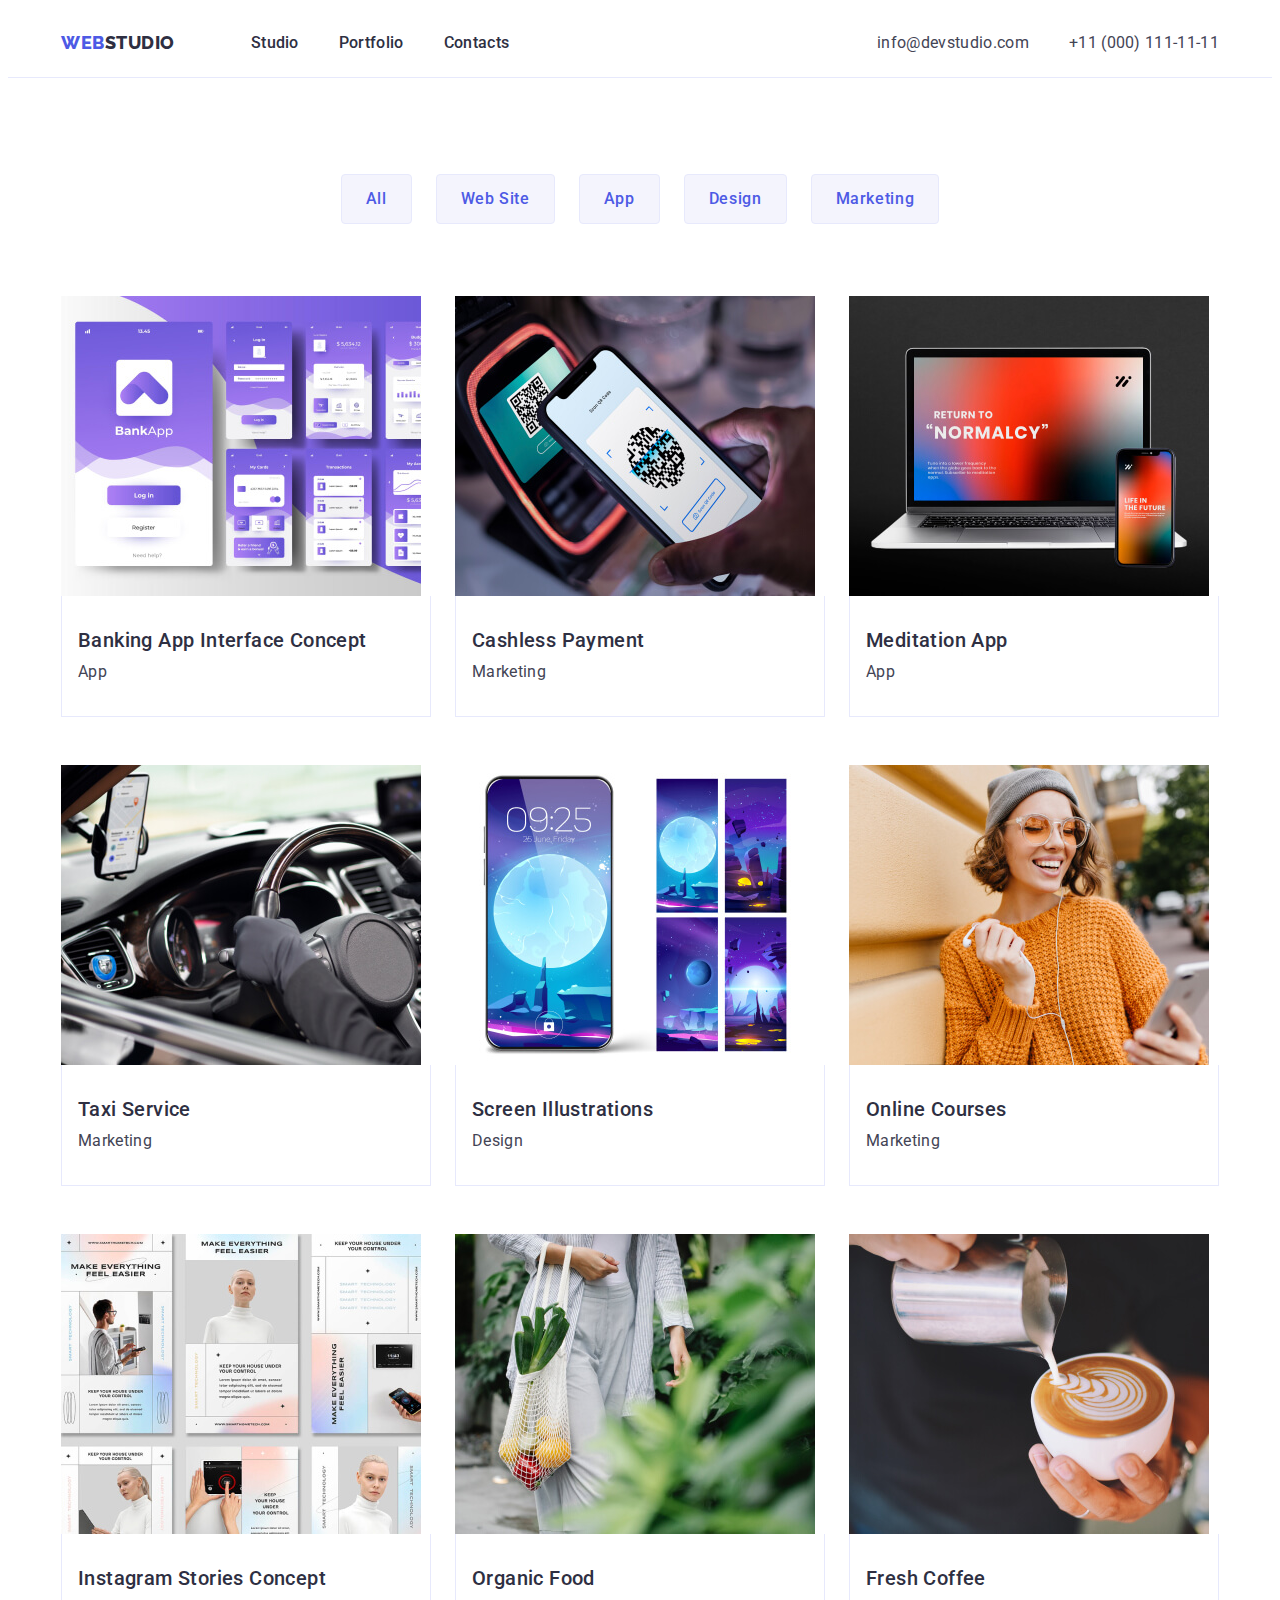
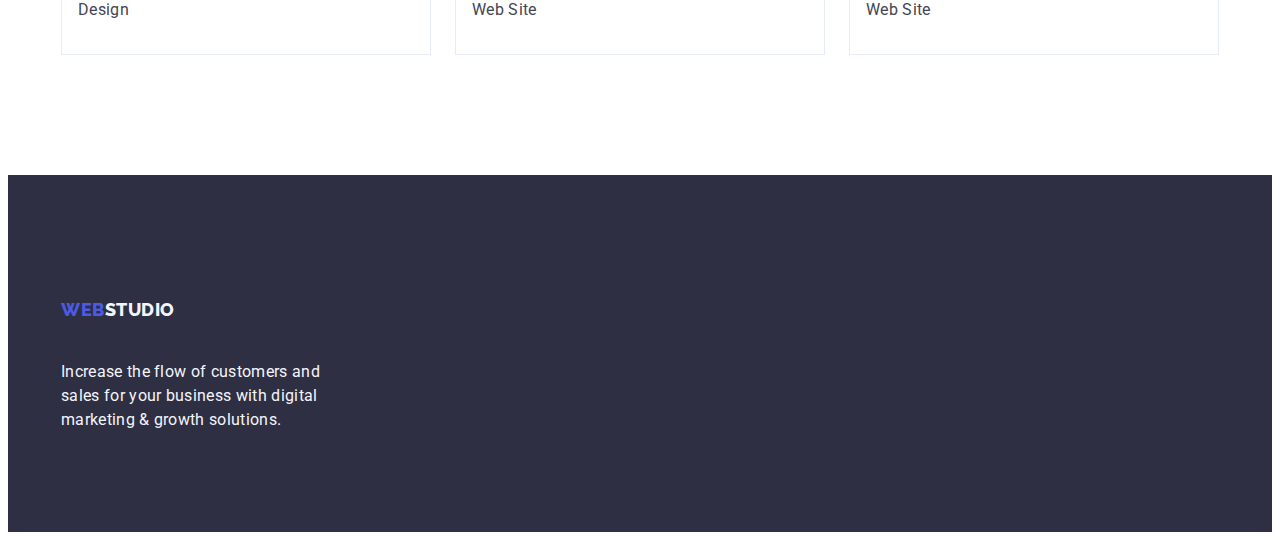
==== portfolio.html @ 85e372c1 "Initial commit" ====
<!DOCTYPE html>
<html lang="en">

<head>
   <meta charset="UTF-8">
   <meta name="viewport" content="width=device-width, initial-scale=1.0">
   <title>goit-markup-hw-02</title>
   <link rel="stylesheet" href="https://cdnjs.cloudflare.com/ajax/libs/modern-normalize/2.0.0/modern-normalize.min.css" integrity="sha512-4xo8blKMVCiXpTaLzQSLSw3KFOVPWhm/TRtuPVc4WG6kUgjH6J03IBuG7JZPkcWMxJ5huwaBpOpnwYElP/m6wg==" crossorigin="anonymous" referrerpolicy="no-referrer" />
   <link rel="preconnect" href="https://fonts.googleapis.com">
   <link rel="preconnect" href="https://fonts.gstatic.com" crossorigin>
   <link href="https://fonts.googleapis.com/css2?family=Raleway:wght@800&family=Roboto:wght@400;500;700;900&display=swap" rel="stylesheet">
   <link rel="stylesheet" href="./css/styles.css">
</head>

<body>
   <!-- =============wrapper================= -->
   <div class="wrapper">
      <!-- =============header portfolio================= -->
      <header class="header-section">
         <div class="container container-header">
            <nav class="header-nav">
               <a class="header-logo logo link" href="./index.html">Web<span class="header-logo-wrap">Studio</span></a>

               <ul class="header-list list">
                  <li class="header-list-item">
                     <a class="header-list-link link" href="./index.html">Studio</a>
                  </li>

                  <li class="header-list-item">
                     <a class="header-list-link link" href="./portfolio.html">Portfolio</a>
                  </li>

                  <li class="header-list-item">
                     <a class="header-list-link link" href="">Contacts</a>
                  </li>
               </ul>
            </nav>

            <address class="address-block">
               <ul class="address-list list">
                  <li class="address-list-item">
                     <a class="address-list-link link" href="mailto:info@devstudio.com">info@devstudio.com</a>
                  </li>

                  <li class="address-list-item">
                     <a class="address-list-link link" href="tel:+110001111111">+11 (000) 111-11-11</a>
                  </li>
               </ul>
            </address>
         </div>

      </header>
      <!-- =============main portfolio================= -->
      <main class="main-section-portfolio">

         <!-- =============gallery portfolio================= -->
         <section class="gallery-section section">
            <div class="container container-gallery">
               <h1 class="visually-hidden">portfolio gallery</h1>
               <!-- =============gallery filter================= -->
               <ul class="portfolio-filter-list list">
                  <li class="filter-list-item">
                     <button class="filter-list-button button" type="button">All</button>
                  </li>

                  <li class="filter-list-item">
                     <button class="filter-list-button button" type="button">Web Site</button>
                  </li>

                  <li class="filter-list-item">
                     <button class="filter-list-button button" type="button">App</button>
                  </li>

                  <li class="filter-list-item">
                     <button class="filter-list-button button" type="button">Design</button>
                  </li>

                  <li class="filter-list-item">
                     <button class="filter-list-button button" type="button">Marketing</button>
                  </li>
               </ul>
               <!-- =============gallery list ================= -->
               <ul class="gallery-list list">

                  <li class="gallery-list-item">
                     <a class="gallery-list-link link" href="#">
                        <img class="gallery-list-img" src="./images/portfolio/img-8.jpg" alt="Banking App Interface Concept" width="360" height="300">
                        <div class="gallery-list-wraper-text">
                           <h2 class="gallery-list-titel heading">Banking App Interface Concept</h2>
                           <p class="gallery-list-text text">App</p>
                        </div>
                     </a>

                  </li>

                  <li class="gallery-list-item">
                     <a class="gallery-list-link link" href="#">
                        <img class="gallery-list-img" src="./images/portfolio/img-7.jpg" alt="Cashless Payment" width="360" height="300">
                        <div class="gallery-list-wraper-text">
                           <h2 class="gallery-list-titel heading">Cashless Payment</h2>
                           <p class="gallery-list-text text">Marketing</p>
                        </div>
                     </a>
                  </li>

                  <li class="gallery-list-item">
                     <a class="gallery-list-link link" href="#">
                        <img class="gallery-list-img" src="./images/portfolio/img-6.jpg" alt="Meditation App" width="360" height="300">
                        <div class="gallery-list-wraper-text">
                           <h2 class="gallery-list-titel heading">Meditation App</h2>
                           <p class="gallery-list-text text">App</p>
                        </div>
                     </a>

                  </li>

                  <li class="gallery-list-item">
                     <a class="gallery-list-link link" href="#">
                        <img class="gallery-list-img" src="./images/portfolio/img-5.jpg" alt="Taxi Service" width="360" height="300">
                        <div class="gallery-list-wraper-text">
                           <h2 class="gallery-list-titel heading">Taxi Service</h2>
                           <p class="gallery-list-text text">Marketing</p>
                        </div>
                     </a>
                  </li>

                  <li class="gallery-list-item">
                     <a class="gallery-list-link link" href="#">
                        <img class="gallery-list-img" src="./images/portfolio/img-4.jpg" alt="Screen Illustrations" width="360" height="300">
                        <div class="gallery-list-wraper-text">
                           <h2 class="gallery-list-titel heading">Screen Illustrations</h2>
                           <p class="gallery-list-text text">Design</p>
                        </div>
                     </a>
                  </li>

                  <li class="gallery-list-item">
                     <a class="gallery-list-link link" href="#">
                        <img class="gallery-list-img" src="./images/portfolio/img-3.jpg" alt="Online Courses" width="360" height="300">
                        <div class="gallery-list-wraper-text">
                           <h2 class="gallery-list-titel heading">Online Courses</h2>
                           <p class="gallery-list-text text">Marketing</p>
                        </div>
                     </a>
                  </li>

                  <li class="gallery-list-item">
                     <a class="gallery-list-link link" href="#">
                        <img class="gallery-list-img" src="./images/portfolio/img-2.jpg" alt="Instagram Stories Concept" width="360" height="300">
                        <div class="gallery-list-wraper-text">
                           <h2 class="gallery-list-titel heading">Instagram Stories Concept</h2>
                           <p class="gallery-list-text text">Design</p>
                        </div>
                     </a>
                  </li>

                  <li class="gallery-list-item">
                     <a class="gallery-list-link link" href="#">
                        <img class="gallery-list-img" src="./images/portfolio/img-1.jpg" alt="Organic Food" width="360" height="300">
                        <div class="gallery-list-wraper-text">
                           <h2 class="gallery-list-titel heading">Organic Food</h2>
                           <p class="gallery-list-text text">Web Site</p>
                        </div>
                     </a>
                  </li>

                  <li class="gallery-list-item">
                     <a class="gallery-list-link link" href="#">
                        <img class="gallery-list-img" src="./images/portfolio/img.jpg" alt="Fresh Coffee" width="360" height="300">
                        <div class="gallery-list-wraper-text">
                           <h2 class="gallery-list-titel heading">Fresh Coffee</h2>
                           <p class="gallery-list-text text">Web Site</p>
                        </div>
                     </a>
                  </li>

               </ul>
            </div>
         </section>

      </main>

      <!-- =============footer portfolio================= -->
      <footer class="footer-section">
         <div class="container">
            <a class="footer-logo link logo" href="./index.html">Web<span class="footer-logo-wrap">Studio</span></a>
            <p class="footer-text text">Increase the flow of customers and sales for your business with digital marketing & growth solutions.</p>
         </div>
      </footer>
   </div>
</body>

</html>
---- css/styles.css ----
/*================ common styles=================== */

:root {
   --roboto-font: 'Roboto', sans-serif;
   --raleway-font: 'Raleway', sans-serif;
   --font-size-subtitel: 36px;
   --font-size-logo: 18px;
   --font-size-min-titel: 20px;
   --navyblue: #2e2f42;
   --iris: #4D5AE5;
   --white: #FFF;
   --slate: #434455;
   --cloud: #F4F4FD;
   --cornflower: #E7E9FC;
   --ocean: #404BBF;
   --cornflower: #E7E9FC;
}

h1,
h2,
h3,
h4,
h5,
h6,
p {
   margin: 0;
}

.link {
   color: currentColor;
   text-decoration: none;
}

.list {
   list-style: none;
   padding: 0;
   margin: 0;
}

img {
   display: block;
   max-width: 100%;
   height: auto;
}

.button {
   font-family: inherit;
   cursor: pointer;
}

.visually-hidden {
   position: absolute;
   width: 1px;
   height: 1px;
   margin: -1px;
   border: 0;
   padding: 0;
   white-space: nowrap;
   clip-path: inset(100%);
   clip: rect(0 0 0 0);
   overflow: hidden;
}

body {
   font-family: var(--roboto-font);
   font-weight: 400;
   font-size: 16px;
   color: var(--slate);
   background-color: var(--white);
   line-height: 1.5;
   letter-spacing: 0.32px;
}

.wrapper {
   margin-left: 0;
   margin-right: 0;
   display: flex;
   flex-direction: column;
   min-height: 100vh;
   min-width: 100%;
}

main {
   flex-grow: 1;
}

.logo {
   font-family: var(--raleway-font);
   color: var(--iris);
   font-size: var(--font-size-logo);
   font-weight: 800;
   line-height: 1.17;
   letter-spacing: 0.54px;
   text-transform: uppercase;
   padding: 24px 0;
}

.section {
   padding-top: 60px;
   padding-bottom: 60px;
}

.container {
   max-width: 1158px;
   padding-left: 15px;
   padding-right: 15px;
   margin: 0 auto;
}

.sub-titel {
   font-size: 36px;
   font-weight: 700;
   line-height: 1.11;
   letter-spacing: 0.02em;
   text-transform: capitalize;
   color: var(--navyblue);
   text-align: center
}

.heading {
   font-size: 20px;
   font-weight: 500;
   line-height: 1.2;
   letter-spacing: 0.02em;
   color: var(--navyblue);
}

.text {}

/*================ header section=================== */

.header-section {
   border-bottom: 1px solid var(--cornflower, #E7E9FC);
}

.container-header {
   display: flex;
   justify-content: space-between;
   align-items: center;
}

.header-nav {
   display: flex;
   align-items: center;
}

.header-logo:not(:last-child) {
   margin-right: 76px
}

.header-logo-wrap {
   color: var(--navyblue);
}

.header-list {
   display: flex;
   align-items: center;
   gap: 40px;
}

.header-list-item {}

.header-list-link {
   font-weight: 500;
   color: var(--navyblue);
   padding: 24px 0;
}

.address-block {
   font-style: normal
}

.address-list {
   display: flex;
   gap: 40px;
}

.address-list-item {}

.address-list-link {
   padding: 24px 0;
}

.header-list-link:hover,
.header-list-link:focus,
.address-list-link:hover,
.address-list-link:focus {
   color: var(--ocean);
}

/*================ business section and main =================== */

.main-section {}

.business-section {
   background-color: var(--navyblue);
   padding-top: 188px;
   padding-bottom: 188px;
}

.container-business {
   display: flex;
   flex-direction: column;
   justify-content: center;
   align-items: center;

}

.business-titel {
   font-size: 56px;
   font-weight: 700;
   line-height: 1.07;
   letter-spacing: 1.12px;
   text-align: center;
   color: var(--white);
   max-width: 496px;
   margin-bottom: 48px;
}

.business-button {
   font-family: var(--roboto-font);
   font-size: 16px;
   font-weight: 500;
   line-height: 1.5;
   letter-spacing: 0.04em;
   color: var(--white);
   background-color: var(--iris);
   min-width: 169px;
   height: 56px;
   border: none;
   border-radius: 4px;
}

.business-button:hover,
.business-button:focus {
   background-color: var(--ocean);
}

/*================description section=================== */

.description-section {
   padding-top: 120px;
   padding-bottom: 120px;
}

.container-description {}

.description-list {
   display: flex;
   flex-wrap: wrap;
   gap: 24px;
}

.description-list-item {
   flex-basis: calc((100% - 72px) / 4);
}

.description-list-titel {
   margin-bottom: 8px;
}

.description-list-text {}

/*================we doing section=================== */

.we-doing-section {
   padding-top: 0;
   padding-bottom: 120px;
}

.container-doing-section {}

.we-doing-titel:not(:last-child) {
   margin-bottom: 72px;
}

.we-doing-list {
   display: flex;
   flex-wrap: wrap;
   gap: 24px;
}

.we-doing-list-item {

   flex-basis: calc((100% - 48px) / 3);
}

.we-doing-list-img {}

/*================team section=================== */

.team-section {
   padding-top: 120px;
   padding-bottom: 120px;
   background-color: var(--cloud);
}

.team-titel:not(:last-child) {
   margin-bottom: 72px;
}

.team-list {
   display: flex;
   flex-wrap: wrap;
   gap: 24px;
}

.team-list-item {
   background-color: var(--white);
   flex-basis: calc((100% - 72px) / 4);
   border-radius: 0px 0px 4px 4px;
   overflow: hidden;
}

.team-list-img {}

.team-list-wraper-text {
   padding: 32px 0px;
   text-align: center;
}

.team-list-titel {
   margin-bottom: 8px
}

.team-list-text {}

/*================footer section=================== */

.footer-section {
   padding-top: 100px;
   padding-bottom: 100px;
   background-color: var(--navyblue);
}

.footer-logo {
   display: inline-block;
   margin-bottom: 16px;
}

.footer-logo-wrap {
   color: var(--cloud);
}

.footer-text {
   color: var(--cloud);
   max-width: 264px;
}


/* ------------section portfolio--------------- */

.main-section-portfolio {}

/* ------------gallery filter--------------- */
.portfolio-filter-list {
   display: flex;
   justify-content: center;
   align-items: center;
   flex-wrap: wrap;
   gap: 24px;
}

.portfolio-filter-list:not(:last-child) {
   margin-bottom: 72px;
}

.filter-list-item {}

.filter-list-button {
   font-family: var(--roboto-font);
   font-weight: 500;
   line-height: 1.5;
   font-size: 16px;
   background-color: var(--cloud);
   color: var(--iris);
   letter-spacing: 0.04em;
   border: 1px solid var(--cornflower);
   border-radius: 4px;
   padding: 12px 24px;
}


.filter-list-button:hover,
.filter-list-button:focus {
   background-color: var(--ocean);
   color: var(--white);
   box-shadow: 0px 2px 2px 0px rgba(0, 0, 0, 0.12), 0px 2px 1px 0px rgba(0, 0, 0, 0.08), 0px 3px 1px 0px rgba(0, 0, 0, 0.10);
   border: 1px solid transparent
}

/* ------------gallery-section--------------- */

.gallery-section {
   padding-top: 96px;
   padding-bottom: 120px;
}

.container-gallery {}

.gallery-list {
   display: flex;
   flex-wrap: wrap;
   gap: 24px;
   row-gap: 48px;
}

.gallery-list-item {

   background: var(--white);
   width: calc((100% - 48px) / 3);
}

.gallery-list-link {}

.gallery-list-img {}

.gallery-list-wraper-text {
   padding: 32px 16px;
   border: 1px solid #e7e9fc;
   border-top: none;
}

.gallery-list-titel {
   margin-bottom: 8px
}

.gallery-list-text {}
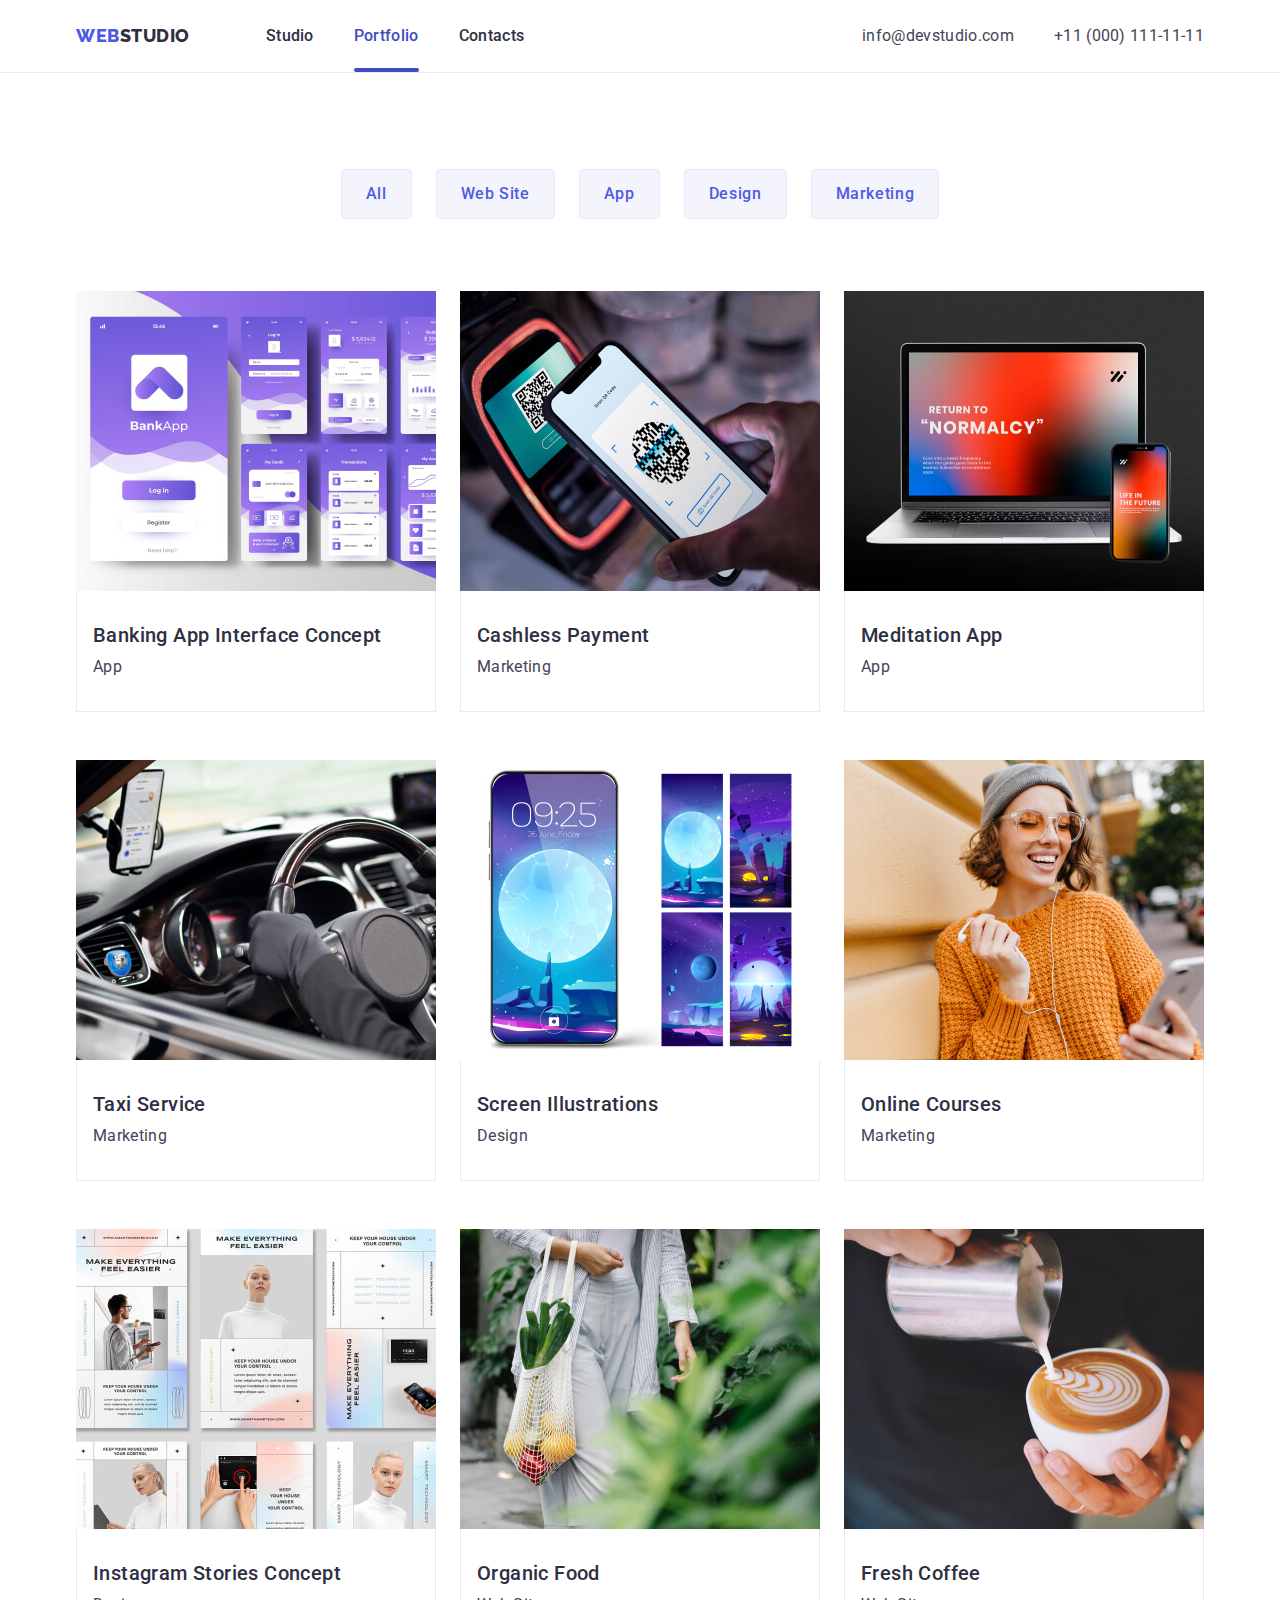
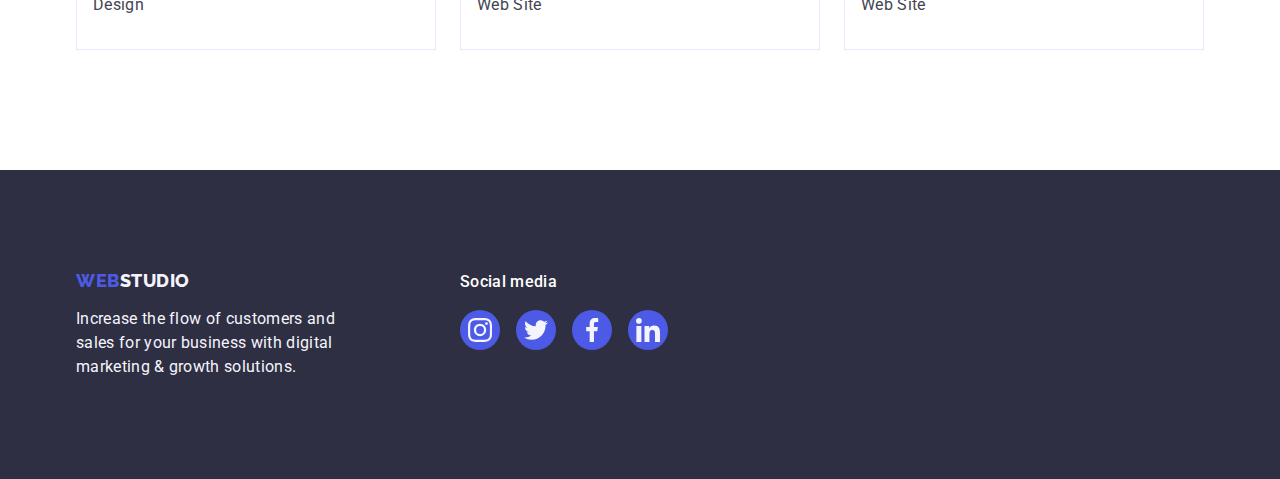
==== commit 268095f8: "d" ====
--- a/portfolio.html
+++ b/portfolio.html
@@ -4,11 +4,11 @@
 <head>
    <meta charset="UTF-8">
    <meta name="viewport" content="width=device-width, initial-scale=1.0">
-   <title>goit-markup-hw-02</title>
-   <link rel="stylesheet" href="https://cdnjs.cloudflare.com/ajax/libs/modern-normalize/2.0.0/modern-normalize.min.css" integrity="sha512-4xo8blKMVCiXpTaLzQSLSw3KFOVPWhm/TRtuPVc4WG6kUgjH6J03IBuG7JZPkcWMxJ5huwaBpOpnwYElP/m6wg==" crossorigin="anonymous" referrerpolicy="no-referrer" />
+   <title>goit-markup-hw-04</title>
    <link rel="preconnect" href="https://fonts.googleapis.com">
    <link rel="preconnect" href="https://fonts.gstatic.com" crossorigin>
    <link href="https://fonts.googleapis.com/css2?family=Raleway:wght@800&family=Roboto:wght@400;500;700;900&display=swap" rel="stylesheet">
+   <link rel="stylesheet" href="https://cdn.jsdelivr.net/npm/modern-normalize@2.0.0/modern-normalize.min.css" />
    <link rel="stylesheet" href="./css/styles.css">
 </head>
 
@@ -27,7 +27,7 @@
                   </li>
 
                   <li class="header-list-item">
-                     <a class="header-list-link link" href="./portfolio.html">Portfolio</a>
+                     <a class="header-list-link link current" href="./portfolio.html">Portfolio</a>
                   </li>
 
                   <li class="header-list-item">
@@ -84,7 +84,14 @@
 
                   <li class="gallery-list-item">
                      <a class="gallery-list-link link" href="#">
-                        <img class="gallery-list-img" src="./images/portfolio/img-8.jpg" alt="Banking App Interface Concept" width="360" height="300">
+                        <div class="gallery-list-wrap">
+                           <img class="gallery-list-img" src="./images/portfolio/img-8.jpg" alt="Banking App Interface Concept" width="360" height="300">
+                           <div class="overlay">
+                              <p class="overlay-text">
+                                 14 Stylish and User-Friendly App Design Concepts · Task Manager App · Calorie Tracker App · Exotic Fruit Ecommerce App · Cloud Storage App
+                              </p>
+                           </div>
+                        </div>
                         <div class="gallery-list-wraper-text">
                            <h2 class="gallery-list-titel heading">Banking App Interface Concept</h2>
                            <p class="gallery-list-text text">App</p>
@@ -95,7 +102,14 @@
 
                   <li class="gallery-list-item">
                      <a class="gallery-list-link link" href="#">
-                        <img class="gallery-list-img" src="./images/portfolio/img-7.jpg" alt="Cashless Payment" width="360" height="300">
+                        <div class="gallery-list-wrap">
+                           <img class="gallery-list-img" src="./images/portfolio/img-7.jpg" alt="Cashless Payment" width="360" height="300">
+                           <div class="overlay">
+                              <p class="overlay-text">
+                                 14 Stylish and User-Friendly App Design Concepts · Task Manager App · Calorie Tracker App · Exotic Fruit Ecommerce App · Cloud Storage App
+                              </p>
+                           </div>
+                        </div>
                         <div class="gallery-list-wraper-text">
                            <h2 class="gallery-list-titel heading">Cashless Payment</h2>
                            <p class="gallery-list-text text">Marketing</p>
@@ -105,7 +119,14 @@
 
                   <li class="gallery-list-item">
                      <a class="gallery-list-link link" href="#">
-                        <img class="gallery-list-img" src="./images/portfolio/img-6.jpg" alt="Meditation App" width="360" height="300">
+                        <div class="gallery-list-wrap">
+                           <img class="gallery-list-img" src="./images/portfolio/img-6.jpg" alt="Meditation App" width="360" height="300">
+                           <div class="overlay">
+                              <p class="overlay-text">
+                                 14 Stylish and User-Friendly App Design Concepts · Task Manager App · Calorie Tracker App · Exotic Fruit Ecommerce App · Cloud Storage App
+                              </p>
+                           </div>
+                        </div>
                         <div class="gallery-list-wraper-text">
                            <h2 class="gallery-list-titel heading">Meditation App</h2>
                            <p class="gallery-list-text text">App</p>
@@ -116,7 +137,14 @@
 
                   <li class="gallery-list-item">
                      <a class="gallery-list-link link" href="#">
-                        <img class="gallery-list-img" src="./images/portfolio/img-5.jpg" alt="Taxi Service" width="360" height="300">
+                        <div class="gallery-list-wrap">
+                           <img class="gallery-list-img" src="./images/portfolio/img-5.jpg" alt="Taxi Service" width="360" height="300">
+                           <div class="overlay">
+                              <p class="overlay-text">
+                                 14 Stylish and User-Friendly App Design Concepts · Task Manager App · Calorie Tracker App · Exotic Fruit Ecommerce App · Cloud Storage App
+                              </p>
+                           </div>
+                        </div>
                         <div class="gallery-list-wraper-text">
                            <h2 class="gallery-list-titel heading">Taxi Service</h2>
                            <p class="gallery-list-text text">Marketing</p>
@@ -126,7 +154,14 @@
 
                   <li class="gallery-list-item">
                      <a class="gallery-list-link link" href="#">
-                        <img class="gallery-list-img" src="./images/portfolio/img-4.jpg" alt="Screen Illustrations" width="360" height="300">
+                        <div class="gallery-list-wrap">
+                           <img class="gallery-list-img" src="./images/portfolio/img-4.jpg" alt="Screen Illustrations" width="360" height="300">
+                           <div class="overlay">
+                              <p class="overlay-text">
+                                 14 Stylish and User-Friendly App Design Concepts · Task Manager App · Calorie Tracker App · Exotic Fruit Ecommerce App · Cloud Storage App
+                              </p>
+                           </div>
+                        </div>
                         <div class="gallery-list-wraper-text">
                            <h2 class="gallery-list-titel heading">Screen Illustrations</h2>
                            <p class="gallery-list-text text">Design</p>
@@ -136,7 +171,14 @@
 
                   <li class="gallery-list-item">
                      <a class="gallery-list-link link" href="#">
-                        <img class="gallery-list-img" src="./images/portfolio/img-3.jpg" alt="Online Courses" width="360" height="300">
+                        <div class="gallery-list-wrap">
+                           <img class="gallery-list-img" src="./images/portfolio/img-3.jpg" alt="Online Courses" width="360" height="300">
+                           <div class="overlay">
+                              <p class="overlay-text">
+                                 14 Stylish and User-Friendly App Design Concepts · Task Manager App · Calorie Tracker App · Exotic Fruit Ecommerce App · Cloud Storage App
+                              </p>
+                           </div>
+                        </div>
                         <div class="gallery-list-wraper-text">
                            <h2 class="gallery-list-titel heading">Online Courses</h2>
                            <p class="gallery-list-text text">Marketing</p>
@@ -146,7 +188,14 @@
 
                   <li class="gallery-list-item">
                      <a class="gallery-list-link link" href="#">
-                        <img class="gallery-list-img" src="./images/portfolio/img-2.jpg" alt="Instagram Stories Concept" width="360" height="300">
+                        <div class="gallery-list-wrap">
+                           <img class="gallery-list-img" src="./images/portfolio/img-2.jpg" alt="Instagram Stories Concept" width="360" height="300">
+                           <div class="overlay">
+                              <p class="overlay-text">
+                                 14 Stylish and User-Friendly App Design Concepts · Task Manager App · Calorie Tracker App · Exotic Fruit Ecommerce App · Cloud Storage App
+                              </p>
+                           </div>
+                        </div>
                         <div class="gallery-list-wraper-text">
                            <h2 class="gallery-list-titel heading">Instagram Stories Concept</h2>
                            <p class="gallery-list-text text">Design</p>
@@ -156,7 +205,14 @@
 
                   <li class="gallery-list-item">
                      <a class="gallery-list-link link" href="#">
-                        <img class="gallery-list-img" src="./images/portfolio/img-1.jpg" alt="Organic Food" width="360" height="300">
+                        <div class="gallery-list-wrap">
+                           <img class="gallery-list-img" src="./images/portfolio/img-1.jpg" alt="Organic Food" width="360" height="300">
+                           <div class="overlay">
+                              <p class="overlay-text">
+                                 14 Stylish and User-Friendly App Design Concepts · Task Manager App · Calorie Tracker App · Exotic Fruit Ecommerce App · Cloud Storage App
+                              </p>
+                           </div>
+                        </div>
                         <div class="gallery-list-wraper-text">
                            <h2 class="gallery-list-titel heading">Organic Food</h2>
                            <p class="gallery-list-text text">Web Site</p>
@@ -166,7 +222,14 @@
 
                   <li class="gallery-list-item">
                      <a class="gallery-list-link link" href="#">
-                        <img class="gallery-list-img" src="./images/portfolio/img.jpg" alt="Fresh Coffee" width="360" height="300">
+                        <div class="gallery-list-wrap">
+                           <img class="gallery-list-img" src="./images/portfolio/img.jpg" alt="Fresh Coffee" width="360" height="300">
+                           <div class="overlay">
+                              <p class="overlay-text">
+                                 14 Stylish and User-Friendly App Design Concepts · Task Manager App · Calorie Tracker App · Exotic Fruit Ecommerce App · Cloud Storage App
+                              </p>
+                           </div>
+                        </div>
                         <div class="gallery-list-wraper-text">
                            <h2 class="gallery-list-titel heading">Fresh Coffee</h2>
                            <p class="gallery-list-text text">Web Site</p>
@@ -181,13 +244,53 @@
       </main>
 
       <!-- =============footer portfolio================= -->
-      <footer class="footer-section">
-         <div class="container">
-            <a class="footer-logo link logo" href="./index.html">Web<span class="footer-logo-wrap">Studio</span></a>
-            <p class="footer-text text">Increase the flow of customers and sales for your business with digital marketing & growth solutions.</p>
+      <footer class="footer-section ">
+         <div class="footer-container container">
+            <div class="footer-wrap-info">
+               <a class="footer-logo link logo" href="./index.html">Web<span class="footer-logo-wrap">Studio</span></a>
+               <p class="footer-text text">Increase the flow of customers and sales for your business with digital marketing & growth solutions.</p>
+            </div>
+            <div class="footer-social">
+               <h2 class="footer-titel">Social media</h2>
+
+               <ul class="footer-list list">
+                  <li class="footer-list-item">
+                     <a href="" class="footer-list-linck">
+                        <svg class="footer-list-icon" width="24" height="24">
+                           <use href="./images/icons.svg#icon-instagram"></use>
+                        </svg>
+                     </a>
+                  </li>
+
+                  <li class="footer-list-item">
+                     <a href="" class="footer-list-linck">
+                        <svg class="footer-list-icon" width="24" height="24">
+                           <use href="./images/icons.svg#icon-twitter"></use>
+                        </svg>
+                     </a>
+                  </li>
+
+                  <li class="footer-list-item">
+                     <a href="" class="footer-list-linck">
+                        <svg class="footer-list-icon" width="24" height="24">
+                           <use href="./images/icons.svg#icon-facebook"></use>
+                        </svg>
+                     </a>
+                  </li>
+
+                  <li class="footer-list-item">
+                     <a href="" class="footer-list-linck">
+                        <svg class="footer-list-icon" width="24" height="24">
+                           <use href="./images/icons.svg#icon-linkedin"></use>
+                        </svg>
+                     </a>
+                  </li>
+               </ul>
+            </div>
          </div>
       </footer>
    </div>
+   <script src="./js/modal.js"></script>
 </body>
 
 </html>--- a/css/styles.css
+++ b/css/styles.css
@@ -14,6 +14,10 @@
    --cornflower: #E7E9FC;
    --ocean: #404BBF;
    --cornflower: #E7E9FC;
+   --green: #31D0AA;
+   --lightslate: #8E8F99;
+   --items: 6;
+   --indent: 24px;
 }
 
 h1,
@@ -92,7 +96,6 @@
    line-height: 1.17;
    letter-spacing: 0.54px;
    text-transform: uppercase;
-   padding: 24px 0;
 }
 
 .section {
@@ -161,9 +164,27 @@
 .header-list-item {}
 
 .header-list-link {
+   position: relative;
+   display: block;
    font-weight: 500;
    color: var(--navyblue);
    padding: 24px 0;
+   transition: color 250ms cubic-bezier(0.4, 0, 0.2, 1);
+}
+
+.header-list-link.current {
+   color: var(--ocean);
+}
+
+.header-list-link.current::after {
+   content: "";
+   border-radius: 2px;
+   background: var(--ocean);
+   position: absolute;
+   bottom: 0;
+   left: 0;
+   width: 100%;
+   height: 4px;
 }
 
 .address-block {
@@ -178,6 +199,7 @@
 .address-list-item {}
 
 .address-list-link {
+   transition: color 250ms cubic-bezier(0.4, 0, 0.2, 1);
    padding: 24px 0;
 }
 
@@ -188,12 +210,20 @@
    color: var(--ocean);
 }
 
+
+
 /*================ business section and main =================== */
 
 .main-section {}
 
 .business-section {
    background-color: var(--navyblue);
+   background-image: linear-gradient(rgba(46, 47, 66, 0.7), rgba(46, 47, 66, 0.7)), url(../images/people-office.jpg);
+   background-size: cover;
+   background-repeat: no-repeat;
+   background-position: center;
+   max-width: 1440px;
+   margin: 0 auto;
    padding-top: 188px;
    padding-bottom: 188px;
 }
@@ -229,6 +259,7 @@
    height: 56px;
    border: none;
    border-radius: 4px;
+   transition: background-color 250ms cubic-bezier(0.4, 0, 0.2, 1);
 }
 
 .business-button:hover,
@@ -255,6 +286,18 @@
    flex-basis: calc((100% - 72px) / 4);
 }
 
+.description-list-wrap {
+   display: flex;
+   align-items: center;
+   justify-content: center;
+   border-radius: 4px;
+   background: var(--cloud);
+   padding: 24px 0;
+   margin-bottom: 8px;
+}
+
+.description-list-icon {}
+
 .description-list-titel {
    margin-bottom: 8px;
 }
@@ -281,7 +324,6 @@
 }
 
 .we-doing-list-item {
-
    flex-basis: calc((100% - 48px) / 3);
 }
 
@@ -323,7 +365,86 @@
    margin-bottom: 8px
 }
 
-.team-list-text {}
+.team-list-text {
+   margin-bottom: 8px;
+}
+
+
+.team-list-svg {
+   display: flex;
+   flex-wrap: wrap;
+   justify-content: center;
+   align-items: center;
+   gap: 24px;
+}
+
+.team-item-svg {}
+
+
+.team-svg-linck {
+   display: flex;
+   justify-content: center;
+   align-items: center;
+   border-radius: 50%;
+   background-color: var(--iris);
+   width: 40px;
+   height: 40px;
+   transition: background-color 250ms cubic-bezier(0.4, 0, 0.2, 1);
+}
+
+.team-svg-linck:hover,
+.team-svg-linck:focus {
+   background-color: var(--green);
+}
+
+.team-svg-icon {
+   fill: var(--cloud);
+}
+
+/*================сustomer section=================== */
+
+.сustomer-section {
+   padding: 120px 0;
+}
+
+.сustomer-title {
+   text-align: center;
+   margin-bottom: 72px;
+}
+
+.сustomer-list {
+   display: flex;
+   align-items: center;
+   justify-content: center;
+   flex-wrap: wrap;
+   gap: 24px;
+}
+
+.сustomer-list-item {
+   display: flex;
+   flex-basis: calc((100% - var(--indent) * (var(--items) - 1)) / var(--items));
+}
+
+.сustomer-list-linck {
+   display: flex;
+   justify-content: center;
+   align-items: center;
+   padding: 16px 30px;
+   border-radius: 4px;
+   border: 1px solid var(--lightslate);
+   color: var(--lightslate);
+   transition: background-color 250ms cubic-bezier(0.4, 0, 0.2, 1), color 250ms cubic-bezier(0.4, 0, 0.2, 1);
+}
+
+.сustomer-list-linck:hover,
+.сustomer-list-linck:focus {
+   border-color: var(--ocean);
+   color: var(--ocean);
+}
+
+.customer-list-icon {
+   fill: currentColor;
+}
 
 /*================footer section=================== */
 
@@ -333,6 +454,15 @@
    background-color: var(--navyblue);
 }
 
+.footer-container {
+   display: flex;
+   align-items: flex-start;
+}
+
+.footer-wrap-info:not(:last-child) {
+   margin-right: 120px;
+}
+
 .footer-logo {
    display: inline-block;
    margin-bottom: 16px;
@@ -347,6 +477,47 @@
    max-width: 264px;
 }
 
+.footer-social {}
+
+.footer-titel {
+   color: var(--white);
+   font-weight: 500;
+   font-size: 16px;
+   margin-bottom: 16px;
+   line-height: 1.5;
+   letter-spacing: 0.32px;
+}
+
+
+.footer-list {
+   display: flex;
+   align-items: center;
+   justify-content: center;
+   gap: 16px;
+}
+
+.footer-list-item {}
+
+.footer-list-linck {
+   display: flex;
+   align-items: center;
+   justify-content: center;
+   color: var(--cloud);
+   background-color: var(--iris);
+   width: 40px;
+   height: 40px;
+   border-radius: 50%;
+   transition: background-color 250ms cubic-bezier(0.4, 0, 0.2, 1);
+}
+
+.footer-list-icon {
+   fill: currentColor;
+}
+
+.footer-list-linck:hover,
+.footer-list-linck:focus {
+   background-color: var(--green);
+}
 
 /* ------------section portfolio--------------- */
 
@@ -378,6 +549,7 @@
    border: 1px solid var(--cornflower);
    border-radius: 4px;
    padding: 12px 24px;
+   transition: background-color 250ms cubic-bezier(0.4, 0, 0.2, 1), color 250ms cubic-bezier(0.4, 0, 0.2, 1), box-shadow 250ms cubic-bezier(0.4, 0, 0.2, 1), border 250ms cubic-bezier(0.4, 0, 0.2, 1);
 }
 
 
@@ -386,7 +558,7 @@
    background-color: var(--ocean);
    color: var(--white);
    box-shadow: 0px 2px 2px 0px rgba(0, 0, 0, 0.12), 0px 2px 1px 0px rgba(0, 0, 0, 0.08), 0px 3px 1px 0px rgba(0, 0, 0, 0.10);
-   border: 1px solid transparent
+   border: 1px solid transparent;
 }
 
 /* ------------gallery-section--------------- */
@@ -406,9 +578,14 @@
 }
 
 .gallery-list-item {
-
+   position: relative;
    background: var(--white);
    width: calc((100% - 48px) / 3);
+}
+
+.gallery-list-wrap {
+   position: relative;
+   overflow: hidden;
 }
 
 .gallery-list-link {}
@@ -425,4 +602,113 @@
    margin-bottom: 8px
 }
 
-.gallery-list-text {}+.gallery-list-text {}
+
+
+
+.overlay {
+   position: absolute;
+   top: 0;
+   left: 0;
+   transform: translateY(100%);
+   transition-property: transform;
+   transition-duration: 250ms;
+   transition-timing-function: cubic-bezier(0.4, 0, 0.2, 1);
+   will-change: transform;
+
+   width: 100%;
+   height: 100%;
+   padding: 40px 32px;
+}
+
+.overlay::before {
+   content: '';
+   position: absolute;
+   top: 0;
+   left: 0;
+   z-index: -1;
+   width: 100%;
+   height: 100%;
+   opacity: 0;
+   background-color: var(--iris);
+   transition: opacity 250ms cubic-bezier(0.4, 0, 0.2, 1) 250ms, transform 250ms cubic-bezier(0.4, 0, 0.2, 1) 250ms;
+}
+
+.gallery-list-item:hover .overlay::before {
+   opacity: 1;
+}
+
+.gallery-list-item:hover .overlay {
+   transform: translateY(0);
+}
+
+.overlay-text {
+   color: var(--cloud, #F4F4FD);
+   font-size: 16px;
+   font-weight: 400;
+   line-height: 1.5;
+   letter-spacing: 0.32px;
+
+}
+
+/* ------------ Modal window --------------- */
+
+.backdrop {
+   position: fixed;
+   top: 0;
+   left: 0;
+
+   width: 100%;
+   height: 100%;
+   background-color: rgba(46, 47, 66, 0.40);
+
+   transition: opacity 250ms cubic-bezier(0.4, 0, 0.2, 1), visibility 250ms cubic-bezier(0.4, 0, 0.2, 1);
+}
+
+.backdrop.is-hidden {
+   opacity: 0;
+   visibility: hidden;
+   pointer-events: none;
+}
+
+.modal {
+   position: absolute;
+   top: 50%;
+   left: 50%;
+   transform: translateX(-50%) translateY(-50%);
+   opacity: 1;
+
+   width: 408px;
+   min-height: 584px;
+   border-radius: 4px;
+   border-radius: 4px;
+   background-color: #FCFCFC;
+   box-shadow: 0px 2px 1px 0px rgba(0, 0, 0, 0.20), 0px 1px 3px 0px rgba(0, 0, 0, 0.12), 0px 1px 1px 0px rgba(0, 0, 0, 0.14);
+
+   transition: transform 250ms cubic-bezier(0.4, 0, 0.2, 1), opacity 250ms cubic-bezier(0.4, 0, 0.2, 1);
+}
+
+.backdrop.is-hidden .modal {
+   transform: translateX(-50%) translateY(-70%);
+   opacity: 0;
+}
+
+.modal-btn {
+   position: absolute;
+   top: 24px;
+   right: 24px;
+
+   display: flex;
+   align-items: center;
+   justify-content: center;
+
+   padding: 0;
+   width: 32px;
+   height: 32px;
+   background-color: #E7E9FC;
+   border-radius: 50%;
+   border: none;
+   cursor: pointer;
+}
+
+.modal-btn-icon {}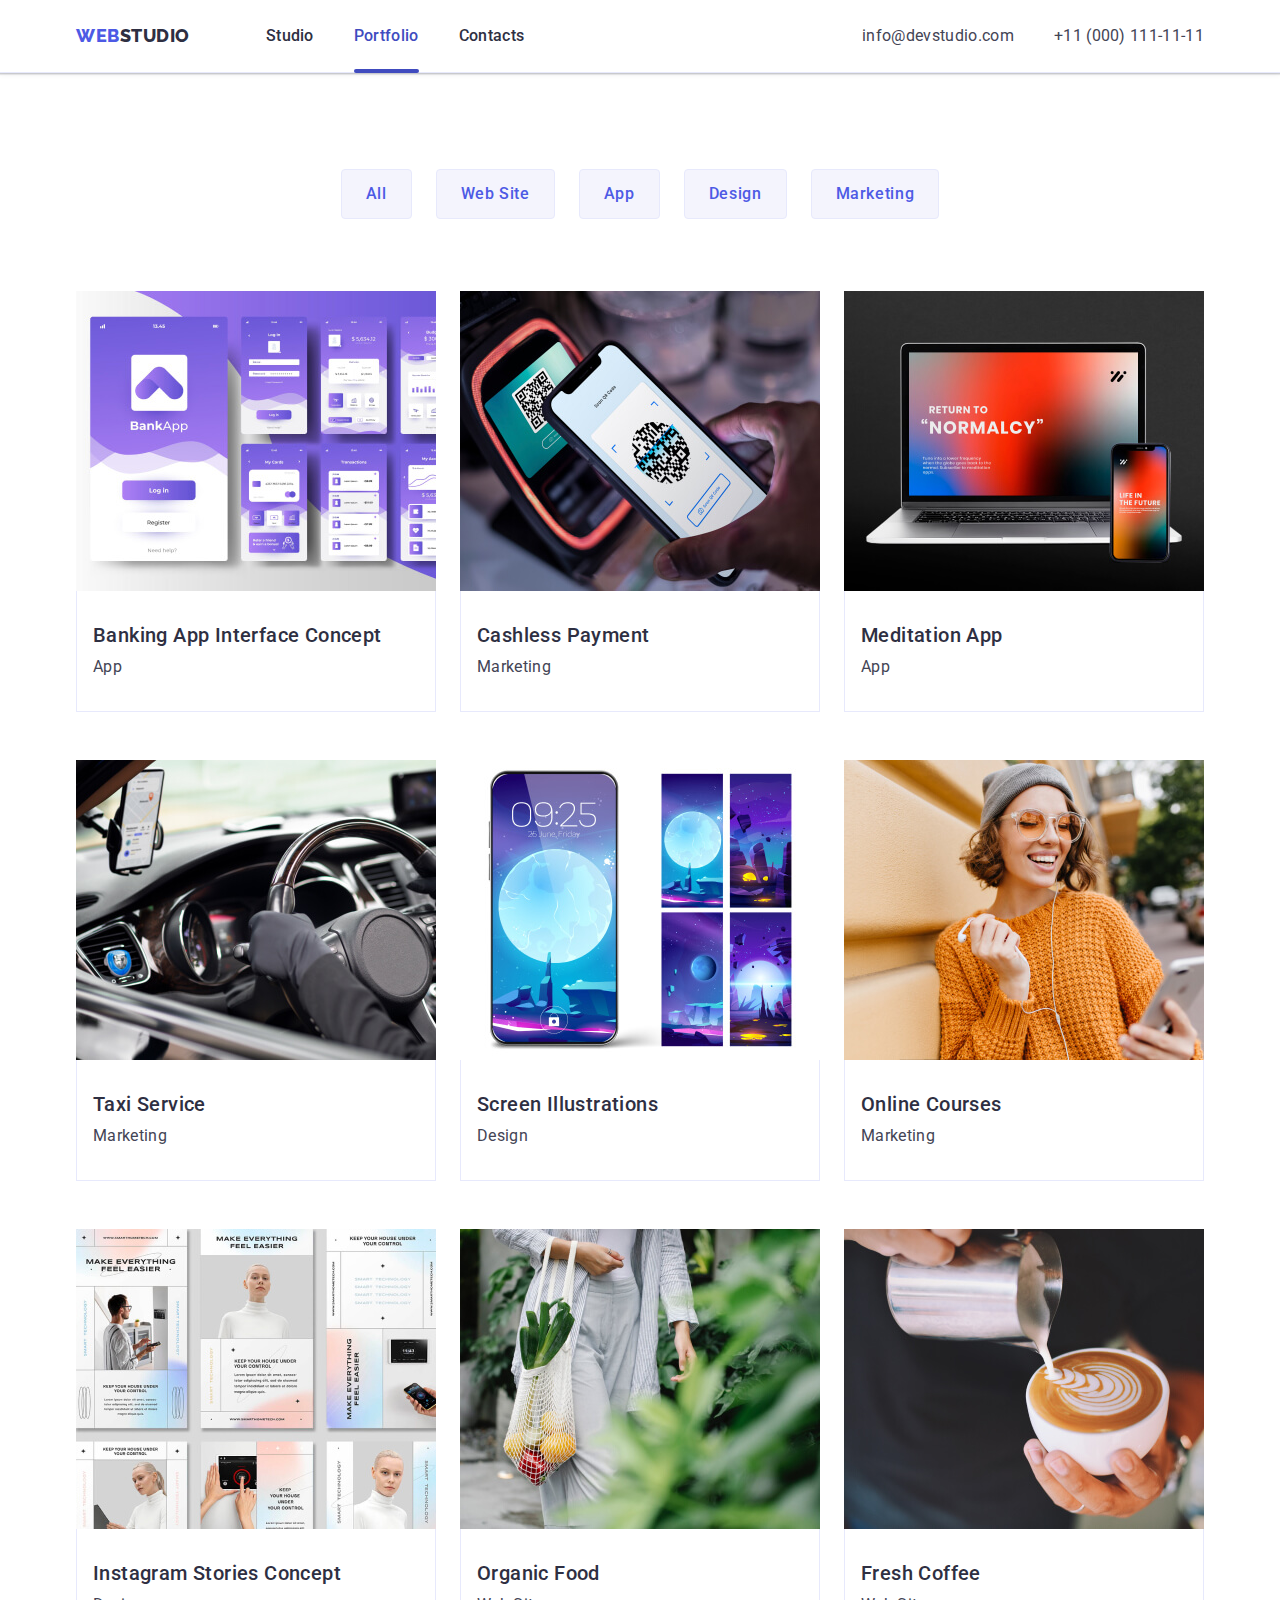
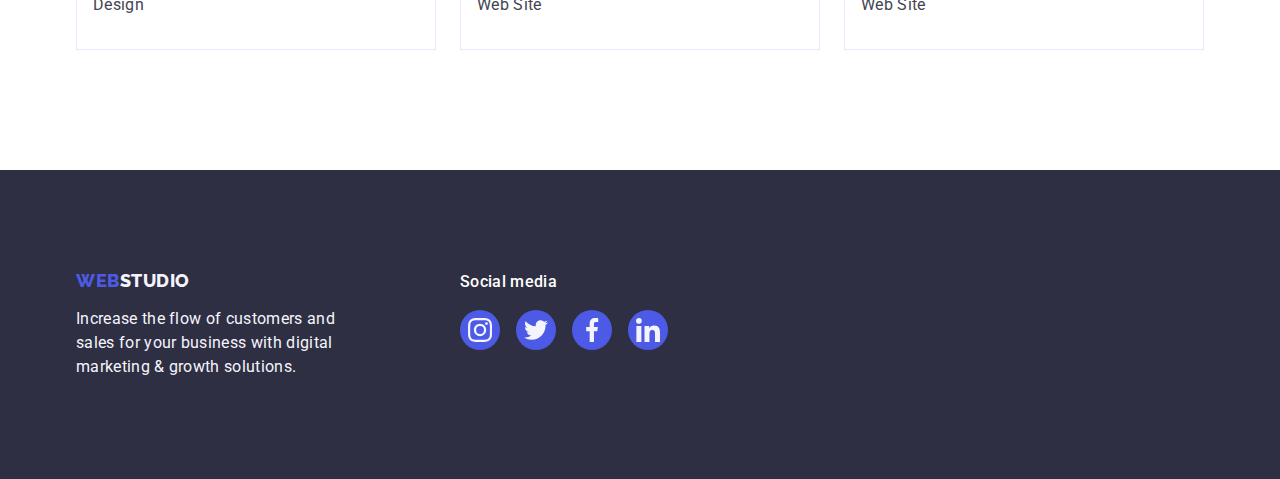
==== commit 5b1f4ae5: "correct2" ====
--- a/portfolio.html
+++ b/portfolio.html
@@ -86,11 +86,9 @@
                      <a class="gallery-list-link link" href="#">
                         <div class="gallery-list-wrap">
                            <img class="gallery-list-img" src="./images/portfolio/img-8.jpg" alt="Banking App Interface Concept" width="360" height="300">
-                           <div class="overlay">
-                              <p class="overlay-text">
-                                 14 Stylish and User-Friendly App Design Concepts · Task Manager App · Calorie Tracker App · Exotic Fruit Ecommerce App · Cloud Storage App
-                              </p>
-                           </div>
+                           <p class="gallery-overlay-text">
+                              14 Stylish and User-Friendly App Design Concepts · Task Manager App · Calorie Tracker App · Exotic Fruit Ecommerce App · Cloud Storage App
+                           </p>
                         </div>
                         <div class="gallery-list-wraper-text">
                            <h2 class="gallery-list-titel heading">Banking App Interface Concept</h2>
@@ -104,11 +102,9 @@
                      <a class="gallery-list-link link" href="#">
                         <div class="gallery-list-wrap">
                            <img class="gallery-list-img" src="./images/portfolio/img-7.jpg" alt="Cashless Payment" width="360" height="300">
-                           <div class="overlay">
-                              <p class="overlay-text">
-                                 14 Stylish and User-Friendly App Design Concepts · Task Manager App · Calorie Tracker App · Exotic Fruit Ecommerce App · Cloud Storage App
-                              </p>
-                           </div>
+                           <p class="gallery-overlay-text">
+                              14 Stylish and User-Friendly App Design Concepts · Task Manager App · Calorie Tracker App · Exotic Fruit Ecommerce App · Cloud Storage App
+                           </p>
                         </div>
                         <div class="gallery-list-wraper-text">
                            <h2 class="gallery-list-titel heading">Cashless Payment</h2>
@@ -121,11 +117,9 @@
                      <a class="gallery-list-link link" href="#">
                         <div class="gallery-list-wrap">
                            <img class="gallery-list-img" src="./images/portfolio/img-6.jpg" alt="Meditation App" width="360" height="300">
-                           <div class="overlay">
-                              <p class="overlay-text">
-                                 14 Stylish and User-Friendly App Design Concepts · Task Manager App · Calorie Tracker App · Exotic Fruit Ecommerce App · Cloud Storage App
-                              </p>
-                           </div>
+                           <p class="gallery-overlay-text">
+                              14 Stylish and User-Friendly App Design Concepts · Task Manager App · Calorie Tracker App · Exotic Fruit Ecommerce App · Cloud Storage App
+                           </p>
                         </div>
                         <div class="gallery-list-wraper-text">
                            <h2 class="gallery-list-titel heading">Meditation App</h2>
@@ -139,11 +133,9 @@
                      <a class="gallery-list-link link" href="#">
                         <div class="gallery-list-wrap">
                            <img class="gallery-list-img" src="./images/portfolio/img-5.jpg" alt="Taxi Service" width="360" height="300">
-                           <div class="overlay">
-                              <p class="overlay-text">
-                                 14 Stylish and User-Friendly App Design Concepts · Task Manager App · Calorie Tracker App · Exotic Fruit Ecommerce App · Cloud Storage App
-                              </p>
-                           </div>
+                           <p class="gallery-overlay-text">
+                              14 Stylish and User-Friendly App Design Concepts · Task Manager App · Calorie Tracker App · Exotic Fruit Ecommerce App · Cloud Storage App
+                           </p>
                         </div>
                         <div class="gallery-list-wraper-text">
                            <h2 class="gallery-list-titel heading">Taxi Service</h2>
@@ -156,11 +148,9 @@
                      <a class="gallery-list-link link" href="#">
                         <div class="gallery-list-wrap">
                            <img class="gallery-list-img" src="./images/portfolio/img-4.jpg" alt="Screen Illustrations" width="360" height="300">
-                           <div class="overlay">
-                              <p class="overlay-text">
-                                 14 Stylish and User-Friendly App Design Concepts · Task Manager App · Calorie Tracker App · Exotic Fruit Ecommerce App · Cloud Storage App
-                              </p>
-                           </div>
+                           <p class="gallery-overlay-text">
+                              14 Stylish and User-Friendly App Design Concepts · Task Manager App · Calorie Tracker App · Exotic Fruit Ecommerce App · Cloud Storage App
+                           </p>
                         </div>
                         <div class="gallery-list-wraper-text">
                            <h2 class="gallery-list-titel heading">Screen Illustrations</h2>
@@ -173,11 +163,9 @@
                      <a class="gallery-list-link link" href="#">
                         <div class="gallery-list-wrap">
                            <img class="gallery-list-img" src="./images/portfolio/img-3.jpg" alt="Online Courses" width="360" height="300">
-                           <div class="overlay">
-                              <p class="overlay-text">
-                                 14 Stylish and User-Friendly App Design Concepts · Task Manager App · Calorie Tracker App · Exotic Fruit Ecommerce App · Cloud Storage App
-                              </p>
-                           </div>
+                           <p class="gallery-overlay-text">
+                              14 Stylish and User-Friendly App Design Concepts · Task Manager App · Calorie Tracker App · Exotic Fruit Ecommerce App · Cloud Storage App
+                           </p>
                         </div>
                         <div class="gallery-list-wraper-text">
                            <h2 class="gallery-list-titel heading">Online Courses</h2>
@@ -190,11 +178,9 @@
                      <a class="gallery-list-link link" href="#">
                         <div class="gallery-list-wrap">
                            <img class="gallery-list-img" src="./images/portfolio/img-2.jpg" alt="Instagram Stories Concept" width="360" height="300">
-                           <div class="overlay">
-                              <p class="overlay-text">
-                                 14 Stylish and User-Friendly App Design Concepts · Task Manager App · Calorie Tracker App · Exotic Fruit Ecommerce App · Cloud Storage App
-                              </p>
-                           </div>
+                           <p class="gallery-overlay-text">
+                              14 Stylish and User-Friendly App Design Concepts · Task Manager App · Calorie Tracker App · Exotic Fruit Ecommerce App · Cloud Storage App
+                           </p>
                         </div>
                         <div class="gallery-list-wraper-text">
                            <h2 class="gallery-list-titel heading">Instagram Stories Concept</h2>
@@ -207,11 +193,9 @@
                      <a class="gallery-list-link link" href="#">
                         <div class="gallery-list-wrap">
                            <img class="gallery-list-img" src="./images/portfolio/img-1.jpg" alt="Organic Food" width="360" height="300">
-                           <div class="overlay">
-                              <p class="overlay-text">
-                                 14 Stylish and User-Friendly App Design Concepts · Task Manager App · Calorie Tracker App · Exotic Fruit Ecommerce App · Cloud Storage App
-                              </p>
-                           </div>
+                           <p class="gallery-overlay-text">
+                              14 Stylish and User-Friendly App Design Concepts · Task Manager App · Calorie Tracker App · Exotic Fruit Ecommerce App · Cloud Storage App
+                           </p>
                         </div>
                         <div class="gallery-list-wraper-text">
                            <h2 class="gallery-list-titel heading">Organic Food</h2>
@@ -224,11 +208,9 @@
                      <a class="gallery-list-link link" href="#">
                         <div class="gallery-list-wrap">
                            <img class="gallery-list-img" src="./images/portfolio/img.jpg" alt="Fresh Coffee" width="360" height="300">
-                           <div class="overlay">
-                              <p class="overlay-text">
-                                 14 Stylish and User-Friendly App Design Concepts · Task Manager App · Calorie Tracker App · Exotic Fruit Ecommerce App · Cloud Storage App
-                              </p>
-                           </div>
+                           <p class="gallery-overlay-text">
+                              14 Stylish and User-Friendly App Design Concepts · Task Manager App · Calorie Tracker App · Exotic Fruit Ecommerce App · Cloud Storage App
+                           </p>
                         </div>
                         <div class="gallery-list-wraper-text">
                            <h2 class="gallery-list-titel heading">Fresh Coffee</h2>
--- a/css/styles.css
+++ b/css/styles.css
@@ -8,7 +8,7 @@
    --font-size-min-titel: 20px;
    --navyblue: #2e2f42;
    --iris: #4D5AE5;
-   --white: #FFF;
+   --white: #FFFF;
    --slate: #434455;
    --cloud: #F4F4FD;
    --cornflower: #E7E9FC;
@@ -134,6 +134,7 @@
 
 .header-section {
    border-bottom: 1px solid var(--cornflower, #E7E9FC);
+   box-shadow: 0px 2px 1px rgba(46, 47, 66, 0.08), 0px 1px 1px rgba(46, 47, 66, 0.16), 0px 1px 6px rgba(46, 47, 66, 0.08);
 }
 
 .container-header {
@@ -181,10 +182,10 @@
    border-radius: 2px;
    background: var(--ocean);
    position: absolute;
-   bottom: 0;
    left: 0;
    width: 100%;
    height: 4px;
+   bottom: -1px;
 }
 
 .address-block {
@@ -352,6 +353,9 @@
    flex-basis: calc((100% - 72px) / 4);
    border-radius: 0px 0px 4px 4px;
    overflow: hidden;
+   box-shadow: 0px 1px 6px rgba(46, 47, 66, 0.08),
+      0px 1px 1px rgba(46, 47, 66, 0.16),
+      0px 2px 1px rgba(46, 47, 66, 0.08);
 }
 
 .team-list-img {}
@@ -394,7 +398,7 @@
 
 .team-svg-linck:hover,
 .team-svg-linck:focus {
-   background-color: var(--green);
+   background-color: var(--ocean);
 }
 
 .team-svg-icon {
@@ -403,16 +407,16 @@
 
 /*================сustomer section=================== */
 
-.сustomer-section {
+.customer-section {
    padding: 120px 0;
 }
 
-.сustomer-title {
+.customer-title {
    text-align: center;
    margin-bottom: 72px;
 }
 
-.сustomer-list {
+.customer-list {
    display: flex;
    align-items: center;
    justify-content: center;
@@ -420,24 +424,25 @@
    gap: 24px;
 }
 
-.сustomer-list-item {
-   display: flex;
+.customer-list-item {
+   display: flex;
+   height: 88px;
    flex-basis: calc((100% - var(--indent) * (var(--items) - 1)) / var(--items));
 }
 
-.сustomer-list-linck {
-   display: flex;
-   justify-content: center;
-   align-items: center;
-   padding: 16px 30px;
+.customer-list-linck {
+   display: flex;
+   justify-content: center;
+   align-items: center;
    border-radius: 4px;
+   width: 100%;
    border: 1px solid var(--lightslate);
    color: var(--lightslate);
-   transition: background-color 250ms cubic-bezier(0.4, 0, 0.2, 1), color 250ms cubic-bezier(0.4, 0, 0.2, 1);
-}
-
-.сustomer-list-linck:hover,
-.сustomer-list-linck:focus {
+   transition: border-color 250ms cubic-bezier(0.4, 0, 0.2, 1), color 250ms cubic-bezier(0.4, 0, 0.2, 1);
+}
+
+.customer-list-linck:hover,
+.customer-list-linck:focus {
    border-color: var(--ocean);
    color: var(--ocean);
 }
@@ -456,7 +461,7 @@
 
 .footer-container {
    display: flex;
-   align-items: flex-start;
+   align-items: baseline
 }
 
 .footer-wrap-info:not(:last-child) {
@@ -485,7 +490,7 @@
    font-size: 16px;
    margin-bottom: 16px;
    line-height: 1.5;
-   letter-spacing: 0.32px;
+   letter-spacing: 0.02em;
 }
 
 
@@ -549,7 +554,10 @@
    border: 1px solid var(--cornflower);
    border-radius: 4px;
    padding: 12px 24px;
-   transition: background-color 250ms cubic-bezier(0.4, 0, 0.2, 1), color 250ms cubic-bezier(0.4, 0, 0.2, 1), box-shadow 250ms cubic-bezier(0.4, 0, 0.2, 1), border 250ms cubic-bezier(0.4, 0, 0.2, 1);
+   transition: color 250ms cubic-bezier(0.4, 0, 0.2, 1),
+      background-color 250ms cubic-bezier(0.4, 0, 0.2, 1),
+      border-color 250ms cubic-bezier(0.4, 0, 0.2, 1),
+      box-shadow 250ms cubic-bezier(0.4, 0, 0.2, 1);
 }
 
 
@@ -588,7 +596,20 @@
    overflow: hidden;
 }
 
-.gallery-list-link {}
+.gallery-list-link {
+   display: block;
+   transition: box-shadow 250ms cubic-bezier(0.4, 0, 0.2, 1);
+}
+
+.gallery-list-link:hover,
+.gallery-list-link:focus {
+   box-shadow: 0px 1px 6px rgba(46, 47, 66, 0.08), 0px 1px 1px rgba(46, 47, 66, 0.16), 0px 2px 1px rgba(46, 47, 66, 0.08);
+}
+
+.gallery-list-link:hover .gallery-overlay-text,
+.gallery-list-link:focus .gallery-overlay-text {
+   transform: translateY(0%);
+}
 
 .gallery-list-img {}
 
@@ -604,51 +625,22 @@
 
 .gallery-list-text {}
 
-
-
-.overlay {
-   position: absolute;
-   top: 0;
-   left: 0;
-   transform: translateY(100%);
-   transition-property: transform;
-   transition-duration: 250ms;
-   transition-timing-function: cubic-bezier(0.4, 0, 0.2, 1);
-   will-change: transform;
-
-   width: 100%;
-   height: 100%;
-   padding: 40px 32px;
-}
-
-.overlay::before {
+.gallery-overlay-text {
    content: '';
    position: absolute;
    top: 0;
    left: 0;
-   z-index: -1;
-   width: 100%;
-   height: 100%;
-   opacity: 0;
-   background-color: var(--iris);
-   transition: opacity 250ms cubic-bezier(0.4, 0, 0.2, 1) 250ms, transform 250ms cubic-bezier(0.4, 0, 0.2, 1) 250ms;
-}
-
-.gallery-list-item:hover .overlay::before {
-   opacity: 1;
-}
-
-.gallery-list-item:hover .overlay {
-   transform: translateY(0);
-}
-
-.overlay-text {
-   color: var(--cloud, #F4F4FD);
+   color: var(--cloud);
    font-size: 16px;
    font-weight: 400;
    line-height: 1.5;
-   letter-spacing: 0.32px;
-
+   letter-spacing: 0.02em;
+   padding: 40px 32px;
+   background-color: #4d5ae5;
+   height: 100%;
+   width: 100%;
+   transform: translateY(100%);
+   transition: transform 250ms cubic-bezier(0.4, 0, 0.2, 1);
 }
 
 /* ------------ Modal window --------------- */
@@ -660,55 +652,64 @@
 
    width: 100%;
    height: 100%;
-   background-color: rgba(46, 47, 66, 0.40);
+   background-color: rgba(46, 47, 66, 0.4);
 
    transition: opacity 250ms cubic-bezier(0.4, 0, 0.2, 1), visibility 250ms cubic-bezier(0.4, 0, 0.2, 1);
 }
 
-.backdrop.is-hidden {
+.is-hidden {
    opacity: 0;
    visibility: hidden;
    pointer-events: none;
 }
 
-.modal {
+.modal-blok {
    position: absolute;
    top: 50%;
    left: 50%;
-   transform: translateX(-50%) translateY(-50%);
-   opacity: 1;
-
+   transform: translate(-50%, -50%) scale(1);
    width: 408px;
    min-height: 584px;
+   background-color: #fcfcfc;
+   box-shadow: 0px 1px 1px rgba(0, 0, 0, 0.14),
+      0px 1px 3px rgba(0, 0, 0, 0.12),
+      0px 2px 1px rgba(0, 0, 0, 0.2);
    border-radius: 4px;
-   border-radius: 4px;
-   background-color: #FCFCFC;
-   box-shadow: 0px 2px 1px 0px rgba(0, 0, 0, 0.20), 0px 1px 3px 0px rgba(0, 0, 0, 0.12), 0px 1px 1px 0px rgba(0, 0, 0, 0.14);
-
-   transition: transform 250ms cubic-bezier(0.4, 0, 0.2, 1), opacity 250ms cubic-bezier(0.4, 0, 0.2, 1);
-}
-
-.backdrop.is-hidden .modal {
-   transform: translateX(-50%) translateY(-70%);
-   opacity: 0;
-}
+   transition: transform 250ms cubic-bezier(0.4, 0, 0.2, 1);
+}
+
+
 
 .modal-btn {
    position: absolute;
    top: 24px;
    right: 24px;
-
-   display: flex;
-   align-items: center;
-   justify-content: center;
-
+   width: 24px;
+   height: 24px;
+   border-radius: 50%;
+   display: flex;
+   align-items: center;
+   justify-content: center;
+   background-color: #e7e9fc;
+   border: 1px solid rgba(0, 0, 0, 0.1);
    padding: 0;
-   width: 32px;
-   height: 32px;
-   background-color: #E7E9FC;
-   border-radius: 50%;
+
+   cursor: pointer;
+   transition: background-color 250ms cubic-bezier(0.4, 0, 0.2, 1),
+      border 250ms cubic-bezier(0.4, 0, 0.2, 1);
+}
+
+.modal-btn:hover,
+.modal-btn:focus {
+   background-color: #404bbf;
    border: none;
-   cursor: pointer;
-}
-
-.modal-btn-icon {}+}
+
+.modal-btn-icon {
+   transition: fill 250ms cubic-bezier(0.4, 0, 0.2, 1);
+}
+
+.modal-btn:hover .modal-btn-icon,
+.modal-btn:focus .modal-btn-icon {
+   fill: #ffffff;
+}